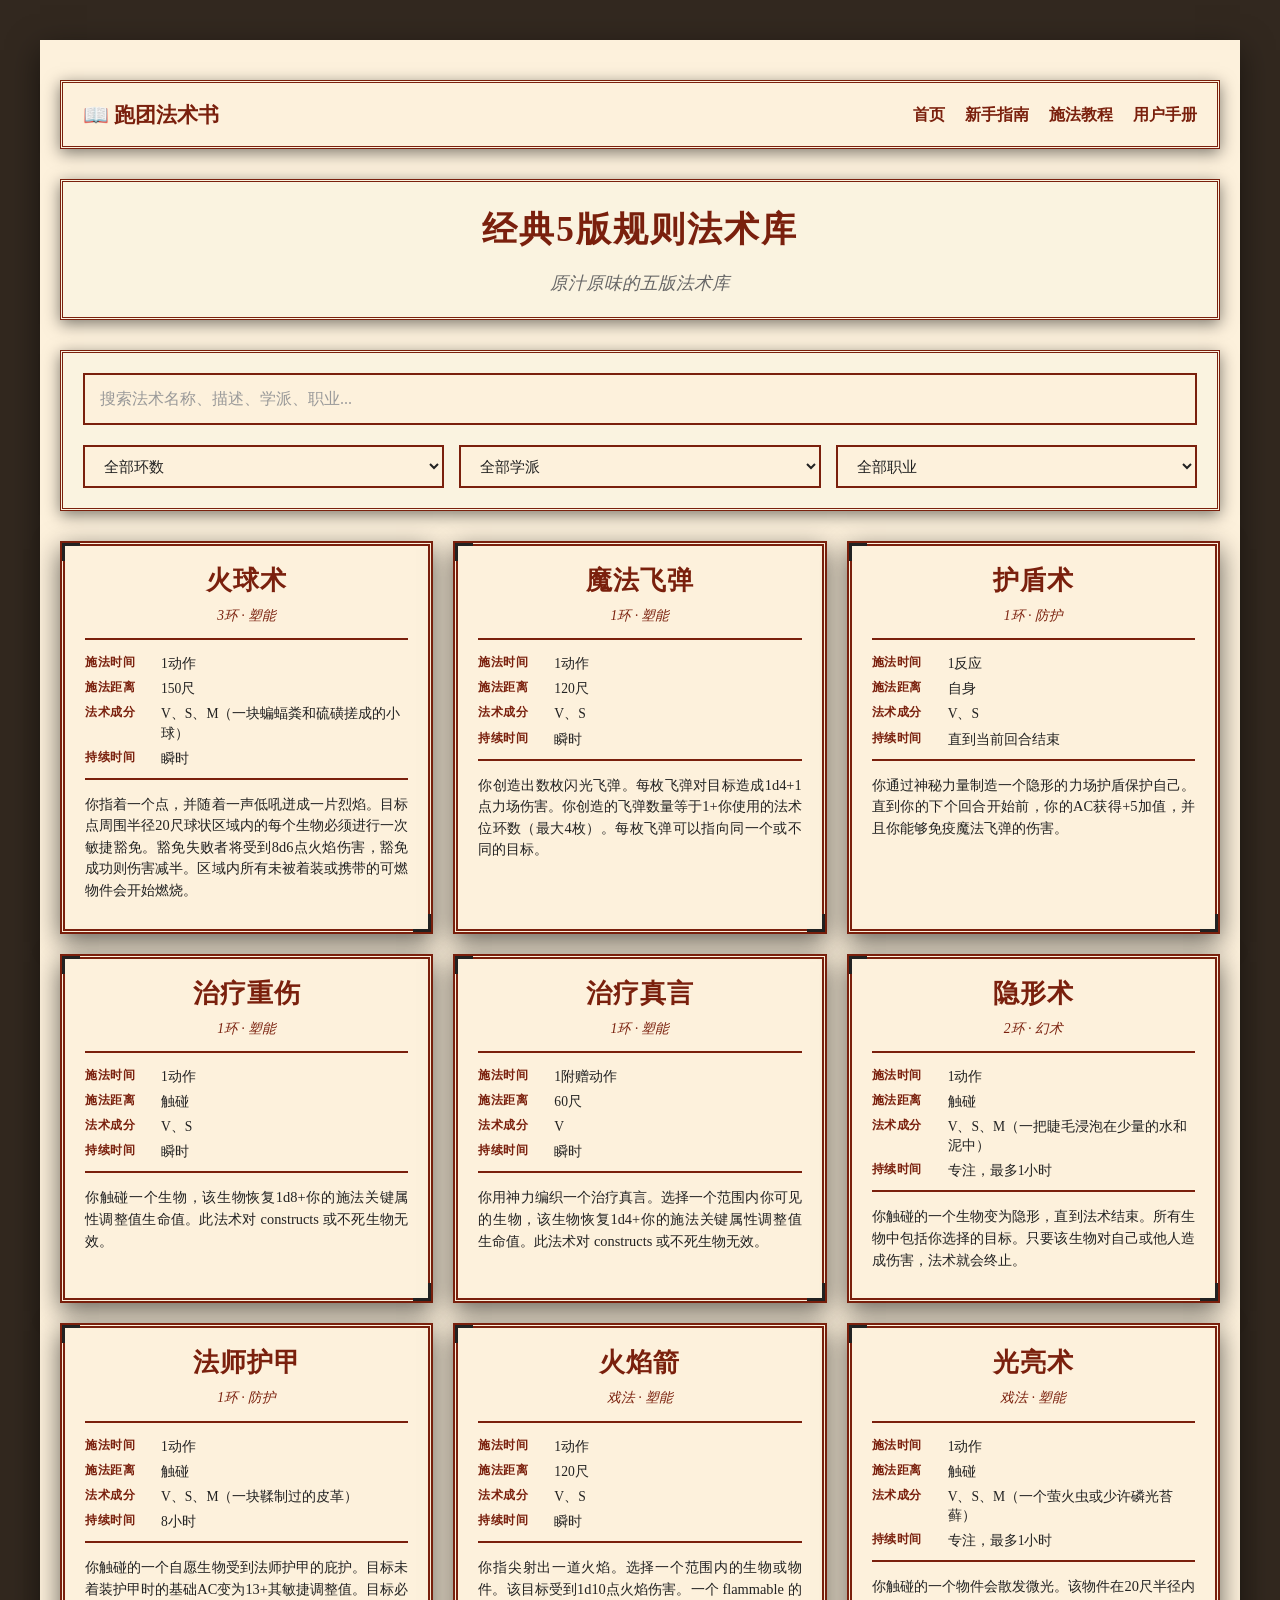
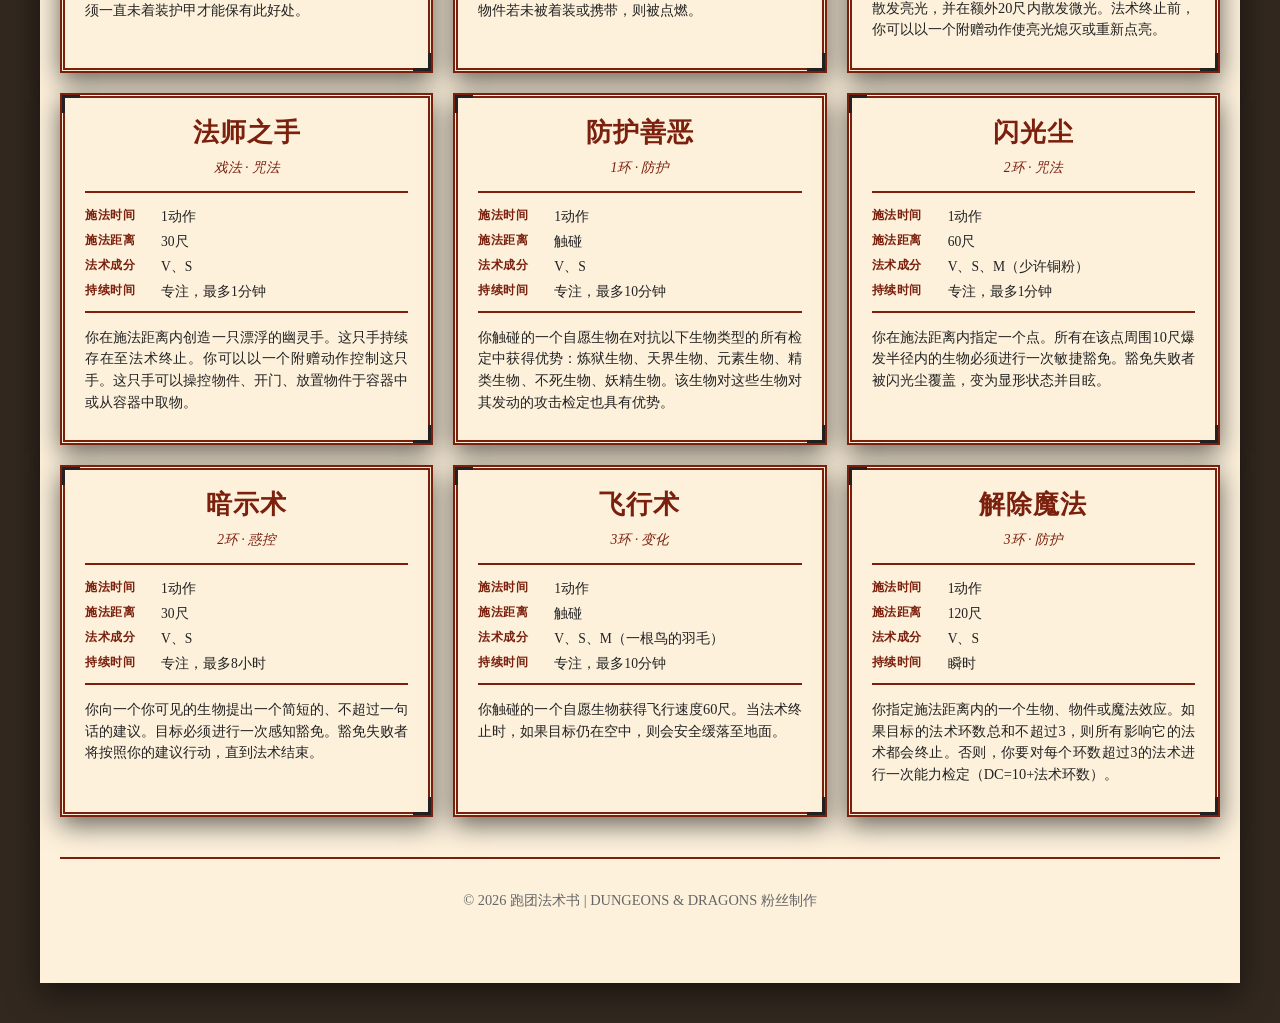
==== dndspells.html @ 531fcaf5 "feat: 完成D&D法术书网站开发 - 创建首页 index.html（D&D Stat Block风格） - 创建法术查询页 dndspells.html（支持URL参数v=5e/v=5r） - " ====
<!DOCTYPE html>
<html lang="zh-CN">
<head>
    <meta charset="UTF-8">
    <meta name="viewport" content="width=device-width, initial-scale=1.0">
    <title>法术查询 - 跑团法术书</title>
    <link rel="stylesheet" href="css/style.css">
    <link rel="stylesheet" href="css/stat-block.css">
    <style>
        /* ============================
           法术查询页特定样式
           ============================ */
        
        /* 导航栏（Stat Block风格） */
        .navbar {
            background: var(--parchment);
            border: 3px double var(--dnd-red);
            padding: var(--spacing-md) var(--spacing-lg);
            margin-bottom: var(--spacing-xl);
            display: flex;
            justify-content: space-between;
            align-items: center;
            box-shadow: 0 4px 15px var(--shadow-color);
        }
        
        .navbar-logo {
            font-size: 1.3em;
            font-weight: 700;
            color: var(--dnd-red);
            text-decoration: none;
            display: flex;
            align-items: center;
            gap: 8px;
        }
        
        .navbar-logo:hover {
            text-decoration: none;
            color: var(--dnd-red-light);
        }
        
        .navbar-links {
            display: flex;
            gap: var(--spacing-lg);
            list-style: none;
        }
        
        .navbar-links a {
            color: var(--dnd-red);
            text-decoration: none;
            font-weight: 700;
            transition: all 0.3s ease;
        }
        
        .navbar-links a:hover {
            text-decoration: underline;
            color: var(--dnd-red-light);
        }
        
        /* 页面标题区（Stat Block风格） */
        .page-header {
            text-align: center;
            margin-bottom: var(--spacing-xl);
            padding: var(--spacing-lg);
            background: var(--parchment-light);
            border: 3px double var(--dnd-red);
            box-shadow: 0 4px 15px var(--shadow-color);
        }
        
        .page-title {
            font-size: 2.2em;
            color: var(--dnd-red);
            margin-bottom: var(--spacing-sm);
            font-weight: 700;
        }
        
        .page-description {
            font-size: 1.1em;
            color: var(--text-secondary);
            font-style: italic;
        }
        
        /* 搜索和筛选区（Stat Block风格） */
        .search-filter-section {
            background: var(--parchment-light);
            border: 3px double var(--dnd-red);
            padding: var(--spacing-lg);
            margin-bottom: var(--spacing-xl);
            box-shadow: 0 4px 15px var(--shadow-color);
        }
        
        .search-box {
            width: 100%;
            padding: var(--spacing-md);
            font-family: var(--font-serif);
            font-size: 1em;
            border: 2px double var(--dnd-red);
            background: var(--parchment);
            color: var(--text-primary);
            margin-bottom: var(--spacing-lg);
            transition: all 0.3s ease;
        }
        
        .search-box:focus {
            outline: none;
            box-shadow: 0 0 10px var(--shadow-light);
            background: var(--parchment);
        }
        
        .search-box::placeholder {
            color: var(--text-muted);
        }
        
        .filters-row {
            display: grid;
            grid-template-columns: repeat(auto-fit, minmax(200px, 1fr));
            gap: var(--spacing-md);
        }
        
        .filter-select {
            padding: var(--spacing-sm) var(--spacing-md);
            font-family: var(--font-serif);
            font-size: 0.95em;
            border: 2px double var(--dnd-red);
            background: var(--parchment);
            color: var(--text-primary);
            cursor: pointer;
            transition: all 0.3s ease;
        }
        
        .filter-select:focus {
            outline: none;
            box-shadow: 0 0 10px var(--shadow-light);
        }
        
        .filter-select option {
            background: var(--parchment);
            color: var(--text-primary);
        }
        
        .filter-select option:hover {
            background: var(--parchment-dark);
        }
        
        /* 法术列表区（Stat Block卡片网格） */
        .spells-grid {
            display: grid;
            grid-template-columns: repeat(auto-fill, minmax(350px, 1fr));
            gap: var(--spacing-lg);
            margin-bottom: var(--spacing-xl);
        }
        
        /* 法术卡片（基于stat-block.css扩展） */
        .spell-card {
            cursor: pointer;
            transition: all 0.3s ease;
        }
        
        .spell-card:hover {
            transform: translateY(-5px);
            box-shadow: 0 0 15px var(--shadow-light);
        }
        
        .spell-card .stat-block {
            max-width: 100%;
            height: 100%;
        }
        
        /* 法术详情弹窗（完整Stat Block样式） */
        .modal-overlay {
            position: fixed;
            top: 0;
            left: 0;
            width: 100%;
            height: 100%;
            background: rgba(0, 0, 0, 0.7);
            display: none;
            justify-content: center;
            align-items: center;
            z-index: 2000;
            padding: var(--spacing-lg);
        }
        
        .modal-overlay.show {
            display: flex;
            animation: fadeIn 0.3s ease;
        }
        
        .modal-content {
            background: var(--parchment);
            border: 5px double var(--dnd-red);
            padding: var(--spacing-xl);
            max-width: 600px;
            width: 100%;
            max-height: 90vh;
            overflow-y: auto;
            box-shadow: 0 10px 40px rgba(0, 0, 0, 0.8);
            position: relative;
            animation: slideUp 0.3s ease;
        }
        
        .modal-close {
            position: absolute;
            top: 15px;
            right: 15px;
            width: 30px;
            height: 30px;
            background: var(--parchment);
            border: 2px double var(--dnd-red);
            color: var(--dnd-red);
            font-size: 1.2em;
            font-weight: 700;
            cursor: pointer;
            display: flex;
            align-items: center;
            justify-content: center;
            transition: all 0.3s ease;
        }
        
        .modal-close:hover {
            background: var(--parchment-dark);
            box-shadow: 0 0 10px var(--shadow-light);
        }
        
        /* 无结果提示 */
        .no-results {
            text-align: center;
            padding: var(--spacing-xxl);
            color: var(--text-secondary);
            font-style: italic;
            font-size: 1.2em;
        }
        
        /* 响应式调整 */
        @media (max-width: 768px) {
            .navbar {
                flex-direction: column;
                gap: var(--spacing-md);
            }
            
            .navbar-links {
                gap: var(--spacing-md);
                flex-wrap: wrap;
                justify-content: center;
            }
            
            .page-title {
                font-size: 1.8em;
            }
            
            .spells-grid {
                grid-template-columns: 1fr;
            }
            
            .modal-content {
                padding: var(--spacing-lg);
                margin: var(--spacing-md);
            }
        }
        
        @media (max-width: 480px) {
            .filters-row {
                grid-template-columns: 1fr;
            }
        }
    </style>
</head>
<body>
    <!-- 导航栏（Stat Block风格） -->
    <div class="container">
        <nav class="navbar">
            <a href="index.html" class="navbar-logo">
                📖 跑团法术书
            </a>
            <ul class="navbar-links">
                <li><a href="index.html">首页</a></li>
                <li><a href="GuideBook.html">新手指南</a></li>
                <li><a href="MagicTutorial.html">施法教程</a></li>
                <li><a href="UserManual.html">用户手册</a></li>
            </ul>
        </nav>
        
        <!-- 页面标题区（动态更新） -->
        <div class="page-header">
            <h1 class="page-title" id="page-title">经典5版规则法术库</h1>
            <div class="page-description" id="page-description">原汁原味的五版法术库</div>
        </div>
        
        <!-- 搜索和筛选区（Stat Block风格） -->
        <section class="search-filter-section">
            <input type="text" 
                   class="search-box" 
                   id="search-box" 
                   placeholder="搜索法术名称、描述、学派、职业...">
            
            <div class="filters-row">
                <select class="filter-select" id="filter-level">
                    <option value="all">全部环数</option>
                    <option value="0">戏法</option>
                    <option value="1">1环</option>
                    <option value="2">2环</option>
                    <option value="3">3环</option>
                    <option value="4">4环</option>
                    <option value="5">5环</option>
                    <option value="6">6环</option>
                    <option value="7">7环</option>
                    <option value="8">8环</option>
                    <option value="9">9环</option>
                </select>
                
                <select class="filter-select" id="filter-school">
                    <option value="all">全部学派</option>
                    <option value="塑能">塑能</option>
                    <option value="咒法">咒法</option>
                    <option value="预言">预言</option>
                    <option value="幻术">幻术</option>
                    <option value="死灵">死灵</option>
                    <option value="变化">变化</option>
                    <option value="防护">防护</option>
                    <option value="惑控">惑控</option>
                </select>
                
                <select class="filter-select" id="filter-class">
                    <option value="all">全部职业</option>
                    <option value="法师">法师</option>
                    <option value="牧师">牧师</option>
                    <option value="德鲁伊">德鲁伊</option>
                    <option value="吟游诗人">吟游诗人</option>
                    <option value="术士">术士</option>
                    <option value="邪术师">邪术师</option>
                    <option value="圣武士">圣武士</option>
                    <option value="游侠">游侠</option>
                </select>
            </div>
        </section>
        
        <!-- 法术列表区（Stat Block卡片网格） -->
        <section class="spells-grid" id="spells-grid">
            <!-- 法术卡片将通过JavaScript动态生成 -->
        </section>
        
        <!-- 无结果提示（默认隐藏） -->
        <div class="no-results" id="no-results" style="display: none;">
            未找到匹配的法术，请尝试其他搜索条件。
        </div>
        
        <!-- 页脚 -->
        <footer class="footer">
            <p>© 2026 跑团法术书 | DUNGEONS & DRAGONS 粉丝制作</p>
        </footer>
    </div>
    
    <!-- 法术详情弹窗（完整Stat Block样式） -->
    <div class="modal-overlay" id="modal-overlay">
        <div class="modal-content" id="modal-content">
            <button class="modal-close" id="modal-close">×</button>
            <!-- 弹窗内容将通过JavaScript动态生成 -->
        </div>
    </div>
    
    <!-- 返回顶部按钮 -->
    <div class="back-to-top" id="backToTop" onclick="scrollToTop()"></div>
    
    <!-- JavaScript -->
    <script src="js/spells.js"></script>
</body>
</html>
---- css/style.css ----
/* ============================
   D&D 跑团法术书 - 全局样式
   基于D&D官方Stat Block设计风格
   ============================ */

/* CSS变量定义 - D&D Stat Block颜色方案 */
:root {
    /* 主色调（纸张） */
    --parchment: #fdf1dc;
    --parchment-light: #faf3e0;
    --parchment-dark: #e0d5b8;
    
    /* 强调色（边框/标题） */
    --dnd-red: #7a200d;
    --dnd-red-light: #a0301a;
    --dnd-gold: #c9ad6a;
    
    /* 文本色 */
    --text-primary: #222;
    --text-secondary: #666;
    --text-tertiary: #888;
    --text-muted: #999;
    
    /* 功能色 */
    --shadow-color: rgba(0, 0, 0, 0.5);
    --shadow-light: rgba(122, 32, 13, 0.6);
    
    /* 字体 */
    --font-serif: Georgia, Garamond, "Noto Serif SC", SimSun, serif;
    --font-size-base: 16px;
    
    /* 间距 */
    --spacing-xs: 5px;
    --spacing-sm: 10px;
    --spacing-md: 15px;
    --spacing-lg: 20px;
    --spacing-xl: 30px;
    --spacing-xxl: 40px;
    
    /* 布局 */
    --max-width: 1200px;
    --border-double: 2px double var(--dnd-red);
}

/* ============================
   全局重置与基础样式
   ============================ */
* {
    margin: 0;
    padding: 0;
    box-sizing: border-box;
}

body {
    font-family: var(--font-serif);
    font-size: var(--font-size-base);
    background: #32281f url('data:image/svg+xml;utf8,<svg xmlns="http://www.w3.org/2000/svg" width="100" height="100"><rect width="100" height="100" fill="%2332281f"/><path d="M0 0L100 100M100 0L0 100" stroke="%23221818" stroke-width="0.5" opacity="0.1"/></svg>') repeat;
    color: var(--text-primary);
    line-height: 1.6;
    min-height: 100vh;
}

/* ============================
   布局容器
   ============================ */
.container {
    max-width: var(--max-width);
    margin: 0 auto;
    padding: var(--spacing-xxl) var(--spacing-lg);
    background: var(--parchment);
    box-shadow: 0 10px 30px var(--shadow-color);
    min-height: 100vh;
}

/* ============================
   标题样式（Stat Block风格）
   ============================ */
h1 {
    font-family: var(--font-serif);
    font-size: 2.5em;
    color: var(--dnd-red);
    text-align: center;
    letter-spacing: 2px;
    margin-bottom: var(--spacing-sm);
    font-weight: 700;
}

h2 {
    font-family: var(--font-serif);
    font-size: 1.8em;
    color: var(--dnd-red);
    text-align: center;
    margin-bottom: var(--spacing-lg);
    font-weight: 700);
}

h3 {
    font-family: var(--font-serif);
    font-size: 1.5em;
    color: var(--dnd-red);
    text-align: center;
    margin-bottom: var(--spacing-md);
    font-weight: 700);
}

/* 双线分隔符 */
.divider {
    border: none;
    border-top: var(--border-double);
    margin: var(--spacing-lg) 0;
    height: 6px;
}

.divider-thin {
    border: none;
    border-top: 1px solid var(--dnd-red);
    margin: var(--spacing-md) 0;
}

/* ============================
   链接样式（Stat Block风格）
   ============================ */
a {
    color: var(--dnd-red);
    text-decoration: none;
    transition: color 0.3s ease;
}

a:hover {
    color: var(--dnd-red-light);
    text-decoration: underline;
}

/* ============================
   Stat Block卡片基础样式
   ============================ */
.stat-block-card {
    background: var(--parchment);
    border: 5px double var(--dnd-red);
    padding: var(--spacing-lg);
    box-shadow: 0 8px 25px var(--shadow-color);
    position: relative;
    transition: all 0.3s ease;
}

.stat-block-card::before,
.stat-block-card::after {
    content: '';
    position: absolute;
    width: 15px;
    height: 15px;
    border-color: var(--dnd-red);
}

.stat-block-card::before {
    top: -3px;
    left: -3px;
    border-top: 3px solid;
    border-left: 3px solid;
}

.stat-block-card::after {
    bottom: -3px;
    right: -3px;
    border-bottom: 3px solid;
    border-right: 3px solid;
}

.stat-block-card:hover {
    box-shadow: 0 0 15px var(--shadow-light);
    transform: translateY(-5px);
}

/* ============================
   按钮样式（Stat Block风格）
   ============================ */
.btn-stat-block {
    display: inline-block;
    background: var(--parchment);
    border: 2px double var(--dnd-red);
    color: var(--dnd-red);
    font-family: var(--font-serif);
    font-size: 1em;
    padding: var(--spacing-sm) var(--spacing-lg);
    cursor: pointer;
    transition: all 0.3s ease;
    text-align: center;
}

.btn-stat-block:hover {
    background: var(--parchment-dark);
    box-shadow: 0 0 10px var(--shadow-light);
}

/* ============================
   首页样式
   ============================ */

/* 标题区 */
.hero-section {
    text-align: center;
    padding: var(--spacing-xxl) 0;
    margin-bottom: var(--spacing-xl);
}

.hero-title {
    font-size: 3em;
    color: var(--dnd-red);
    margin-bottom: var(--spacing-sm);
    font-weight: 700;
    letter-spacing: 3px;
}

.hero-subtitle {
    font-size: 1.2em;
    color: var(--text-secondary);
    font-style: italic;
    font-variant: small-caps;
    letter-spacing: 2px;
}

/* 功能卡片区 */
.features-section {
    display: grid;
    grid-template-columns: repeat(auto-fit, minmax(300px, 1fr));
    gap: var(--spacing-xl);
    margin-bottom: var(--spacing-xxl);
}

.feature-card {
    background: var(--parchment);
    border: 5px double var(--dnd-red);
    padding: var(--spacing-xl);
    text-align: center;
    box-shadow: 0 8px 25px var(--shadow-color);
    position: relative;
    transition: all 0.3s ease;
    cursor: pointer;
}

.feature-card::before,
.feature-card::after {
    content: '';
    position: absolute;
    width: 15px;
    height: 15px;
    border-color: var(--dnd-red);
}

.feature-card::before {
    top: -3px;
    left: -3px;
    border-top: 3px solid;
    border-left: 3px solid;
}

.feature-card::after {
    bottom: -3px;
    right: -3px;
    border-bottom: 3px solid;
    border-right: 3px solid;
}

.feature-card:hover {
    box-shadow: 0 0 15px var(--shadow-light);
    transform: translateY(-5px);
}

.feature-card-title {
    font-size: 1.8em;
    color: var(--dnd-red);
    margin-bottom: var(--spacing-sm);
    font-weight: 700;
}

.feature-card-subtitle {
    font-size: 1em;
    color: var(--text-secondary);
    font-style: italic;
    font-variant: small-caps;
    margin-bottom: var(--spacing-lg);
}

.feature-card-desc {
    font-size: 1em;
    color: var(--text-primary);
    line-height: 1.6;
    margin-bottom: var(--spacing-lg);
}

.feature-card-link {
    display: inline-block;
    color: var(--dnd-red);
    font-weight: 700;
    font-size: 1.1em;
    transition: all 0.3s ease;
}

.feature-card-link:hover {
    color: var(--dnd-red-light);
    text-decoration: underline;
}

/* 学习资源区 */
.resources-section {
    margin-bottom: var(--spacing-xxl);
}

.resources-title {
    font-size: 1.8em;
    color: var(--dnd-red);
    text-align: center;
    margin-bottom: var(--spacing-lg);
}

.resources-grid {
    display: grid;
    grid-template-columns: repeat(auto-fit, minmax(250px, 1fr));
    gap: var(--spacing-lg);
}

.resource-link {
    display: block;
    background: var(--parchment);
    border: 3px double var(--dnd-red);
    padding: var(--spacing-lg);
    text-align: center;
    color: var(--dnd-red);
    font-family: var(--font-serif);
    font-size: 1.2em;
    font-weight: 700;
    transition: all 0.3s ease;
    text-decoration: none;
}

.resource-link:hover {
    background: var(--parchment-dark);
    box-shadow: 0 0 10px var(--shadow-light);
    text-decoration: none;
}

/* 冷知识区 */
.funfact-section {
    margin-bottom: var(--spacing-xxl);
}

.funfact-card {
    background: var(--parchment);
    border: 5px double var(--dnd-red);
    padding: var(--spacing-xl);
    box-shadow: 0 8px 25px var(--shadow-color);
    position: relative;
    min-height: 200px;
    display: flex;
    flex-direction: column;
    justify-content: center;
}

.funfact-card::before,
.funfact-card::after {
    content: '';
    position: absolute;
    width: 15px;
    height: 15px;
    border-color: var(--dnd-red);
}

.funfact-card::before {
    top: -3px;
    left: -3px;
    border-top: 3px solid;
    border-left: 3px solid;
}

.funfact-card::after {
    bottom: -3px;
    right: -3px;
    border-bottom: 3px solid;
    border-right: 3px solid;
}

.funfact-title {
    font-size: 1.5em;
    color: var(--dnd-red);
    text-align: center;
    margin-bottom: var(--spacing-lg);
    font-weight: 700;
}

.funfact-content {
    font-size: 1.1em;
    color: var(--text-primary);
    line-height: 1.8;
    text-align: justify;
    font-style: italic;
}

.funfact-refresh {
    text-align: center;
    margin-top: var(--spacing-lg);
}

/* 页脚 */
.footer {
    text-align: center;
    padding: var(--spacing-xl) 0;
    border-top: var(--border-double);
    margin-top: var(--spacing-xxl);
    color: var(--text-secondary);
    font-size: 0.9em;
}

/* ============================
   返回顶部按钮（Stat Block风格）
   ============================ */
.back-to-top {
    position: fixed;
    bottom: 30px;
    right: 30px;
    width: 50px;
    height: 50px;
    background: var(--parchment);
    border: 3px double var(--dnd-red);
    border-radius: 50%;
    display: none;
    align-items: center;
    justify-content: center;
    cursor: pointer;
    box-shadow: 0 4px 15px var(--shadow-color);
    transition: all 0.3s ease;
    z-index: 1000;
}

.back-to-top:hover {
    background: var(--parchment-dark);
    box-shadow: 0 0 15px var(--shadow-light);
    transform: translateY(-3px);
}

.back-to-top::before {
    content: '↑';
    font-size: 1.5em;
    color: var(--dnd-red);
    font-weight: 700;
}

.back-to-top.show {
    display: flex;
}

/* ============================
   Toast提示（Stat Block风格）
   ============================ */
.toast {
    position: fixed;
    top: 20px;
    left: 50%;
    transform: translateX(-50%);
    background: var(--parchment);
    border: 3px double var(--dnd-red);
    padding: var(--spacing-md) var(--spacing-xl);
    box-shadow: 0 4px 15px var(--shadow-color);
    z-index: 2000;
    font-family: var(--font-serif);
    color: var(--dnd-red);
    font-weight: 700;
    animation: fadeInOut 3s ease;
}

@keyframes fadeInOut {
    0% { opacity: 0; transform: translateX(-50%) translateY(-20px); }
    10% { opacity: 1; transform: translateX(-50%) translateY(0); }
    90% { opacity: 1; transform: translateX(-50%) translateY(0); }
    100% { opacity: 0; transform: translateX(-50%) translateY(-20px); }
}

/* ============================
   响应式设计
   ============================ */
@media (max-width: 1024px) {
    .container {
        padding: var(--spacing-xl) var(--spacing-md);
    }
    
    .hero-title {
        font-size: 2.5em;
    }
    
    .features-section {
        grid-template-columns: 1fr;
    }
}

@media (max-width: 768px) {
    :root {
        --font-size-base: 14px;
    }
    
    .container {
        padding: var(--spacing-lg) var(--spacing-sm);
    }
    
    .hero-title {
        font-size: 2em;
    }
    
    .hero-subtitle {
        font-size: 1em;
    }
    
    .features-section {
        gap: var(--spacing-lg);
    }
    
    .feature-card {
        padding: var(--spacing-lg);
    }
    
    .resources-grid {
        grid-template-columns: 1fr;
    }
    
    .back-to-top {
        bottom: 20px;
        right: 20px;
        width: 40px;
        height: 40px;
    }
}

@media (max-width: 480px) {
    .hero-title {
        font-size: 1.8em;
    }
    
    .feature-card-title {
        font-size: 1.5em;
    }
    
    .funfact-card {
        padding: var(--spacing-lg);
    }
}

/* ============================
   动画效果
   ============================ */
@keyframes fadeIn {
    from { opacity: 0; }
    to { opacity: 1; }
}

@keyframes slideUp {
    from { opacity: 0; transform: translateY(20px); }
    to { opacity: 1; transform: translateY(0); }
}

.fade-in {
    animation: fadeIn 0.5s ease;
}

.slide-up {
    animation: slideUp 0.5s ease;
}

/* ============================
   辅助类
   ============================ */
.text-center { text-align: center; }
.text-left { text-align: left; }
.text-right { text-align: right; }
.text-italic { font-style: italic; }
.text-bold { font-weight: 700; }
.mt-sm { margin-top: var(--spacing-sm); }
.mt-md { margin-top: var(--spacing-md); }
.mt-lg { margin-top: var(--spacing-lg); }
.mb-sm { margin-bottom: var(--spacing-sm); }
.mb-md { margin-bottom: var(--spacing-md); }
.mb-lg { margin-bottom: var(--spacing-lg); }
---- css/stat-block.css ----
/* D&D Stat Block 风格法术卡片样式 */
/* 提取自 stat-block-demo-v3.html */

* { margin: 0; padding: 0; box-sizing: border-box; }

body {
    font-family: Georgia, Garamond, "Noto Serif SC", SimSun, serif;
    background: #32281f;
    padding: 40px 20px;
    display: flex;
    justify-content: center;
    align-items: flex-start;
    min-height: 100vh;
}

.stat-block {
    background: #fdf1dc;
    border: 5px double #7a200d;
    padding: 15px 20px;
    max-width: 400px;
    width: 100%;
    box-shadow: 0 8px 25px rgba(0,0,0,0.6);
    position: relative;
}

.stat-block::before,
.stat-block::after {
    content: '';
    position: absolute;
    width: 15px;
    height: 15px;
    border-color: #7a200d;
}

.stat-block::before {
    top: -3px;
    left: -3px;
    border-top: 3px solid;
    border-left: 3px solid;
}

.stat-block::after {
    bottom: -3px;
    right: -3px;
    border-bottom: 3px solid;
    border-right: 3px solid;
}

.spell-name {
    font-family: Georgia, serif;
    font-size: 1.6em;
    font-weight: 700;
    color: #7a200d;
    text-align: center;
    letter-spacing: 1px;
    margin-bottom: 3px;
}

.spell-subtitle {
    font-family: Georgia, serif;
    font-size: 0.85em;
    color: #7a200d;
    font-style: italic;
    text-align: center;
    margin-bottom: 12px;
}

.divider {
    border: none;
    border-top: 2px double #7a200d;
    height: 6px;
    margin: 10px 0;
}

.divider-thin {
    border: none;
    border-top: 1px solid #7a200d;
    margin: 12px 0;
}

.stat-line {
    display: flex;
    align-items: flex-start;
    margin-bottom: 6px;
    line-height: 1.4;
}

.stat-label {
    font-family: Georgia, serif;
    font-size: 0.75em;
    color: #7a200d;
    font-weight: 700;
    letter-spacing: 0.5px;
    margin-right: 6px;
    white-space: nowrap;
    min-width: 70px;
    font-variant: small-caps;
}

.stat-value {
    font-family: Georgia, "Noto Serif SC", serif;
    font-size: 0.85em;
    color: #222;
    flex: 1;
}

.num {
    font-variant-numeric: tabular-nums;
    font-family: Georgia, serif;
}

.description {
    font-family: "Noto Serif SC", SimSun, serif;
    font-size: 0.9em;
    color: #222;
    line-height: 1.5;
    text-align: justify;
    margin-bottom: 12px;
}

.description strong {
    font-weight: 700;
}

.higher-level {
    font-family: Georgia, "Noto Serif SC", serif;
    font-size: 0.85em;
    color: #444;
    font-style: italic;
    margin-top: 12px;
    padding-bottom: 10px;
    border-bottom: 1px solid #7a200d;
    line-height: 1.5;
}

.higher-level-label {
    font-weight: 700;
    color: #7a200d;
}

.quote {
    font-family: "Noto Serif SC", SimSun, serif;
    font-size: 0.85em;
    color: #888;
    font-style: italic;
    margin-top: 6px;
    padding-top: 0;
    line-height: 1.5;
    text-align: left;
}

.source-placeholder {
    font-family: Georgia, serif;
    font-size: 0.75em;
    color: #666;
    text-align: right;
    margin-top: 12px;
    font-style: italic;
    border: 1px dashed #999;
    padding: 4px 8px;
    display: inline-block;
    float: right;
}

@media (max-width: 480px) {
    .stat-block {
        padding: 12px 15px;
        margin: 10px;
    }
    .spell-name { font-size: 1.3em; }
    .stat-label { font-size: 0.7em; min-width: 60px; }
    .stat-value, .description { font-size: 0.85em; }
}
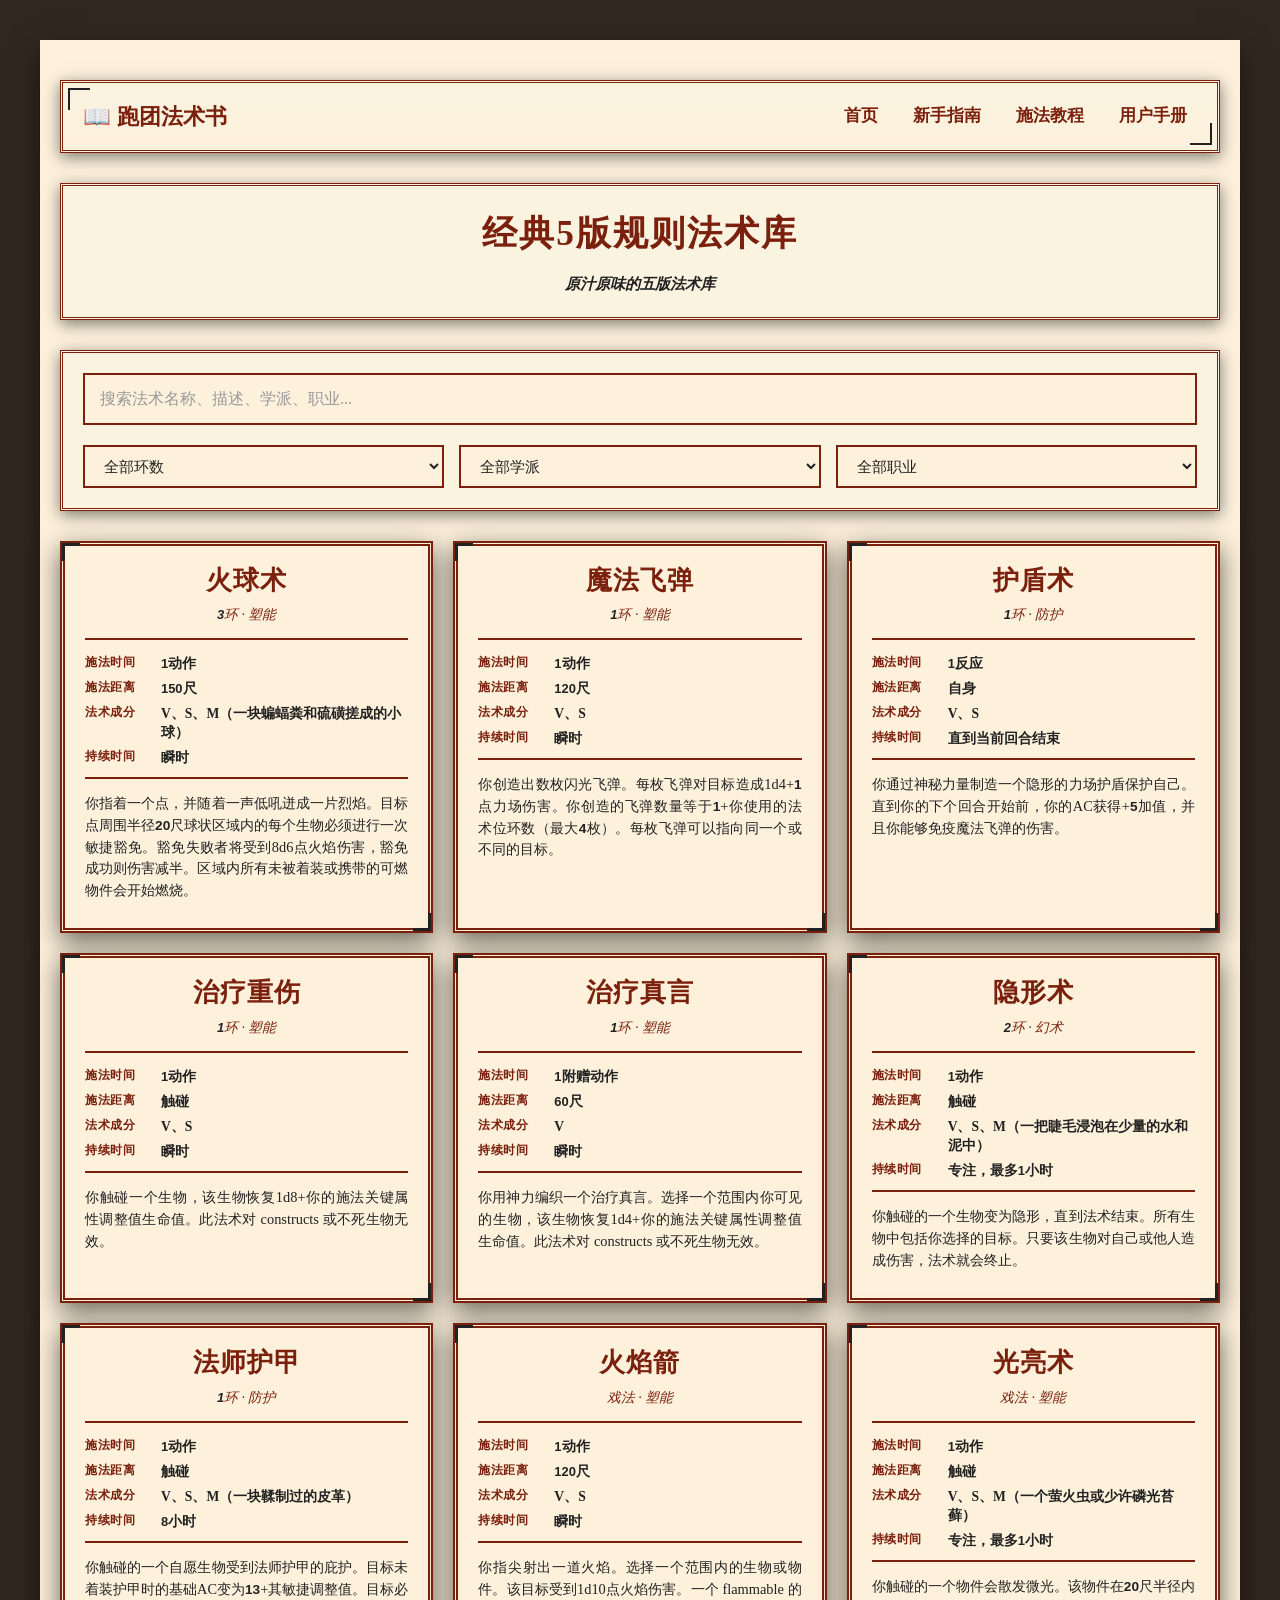
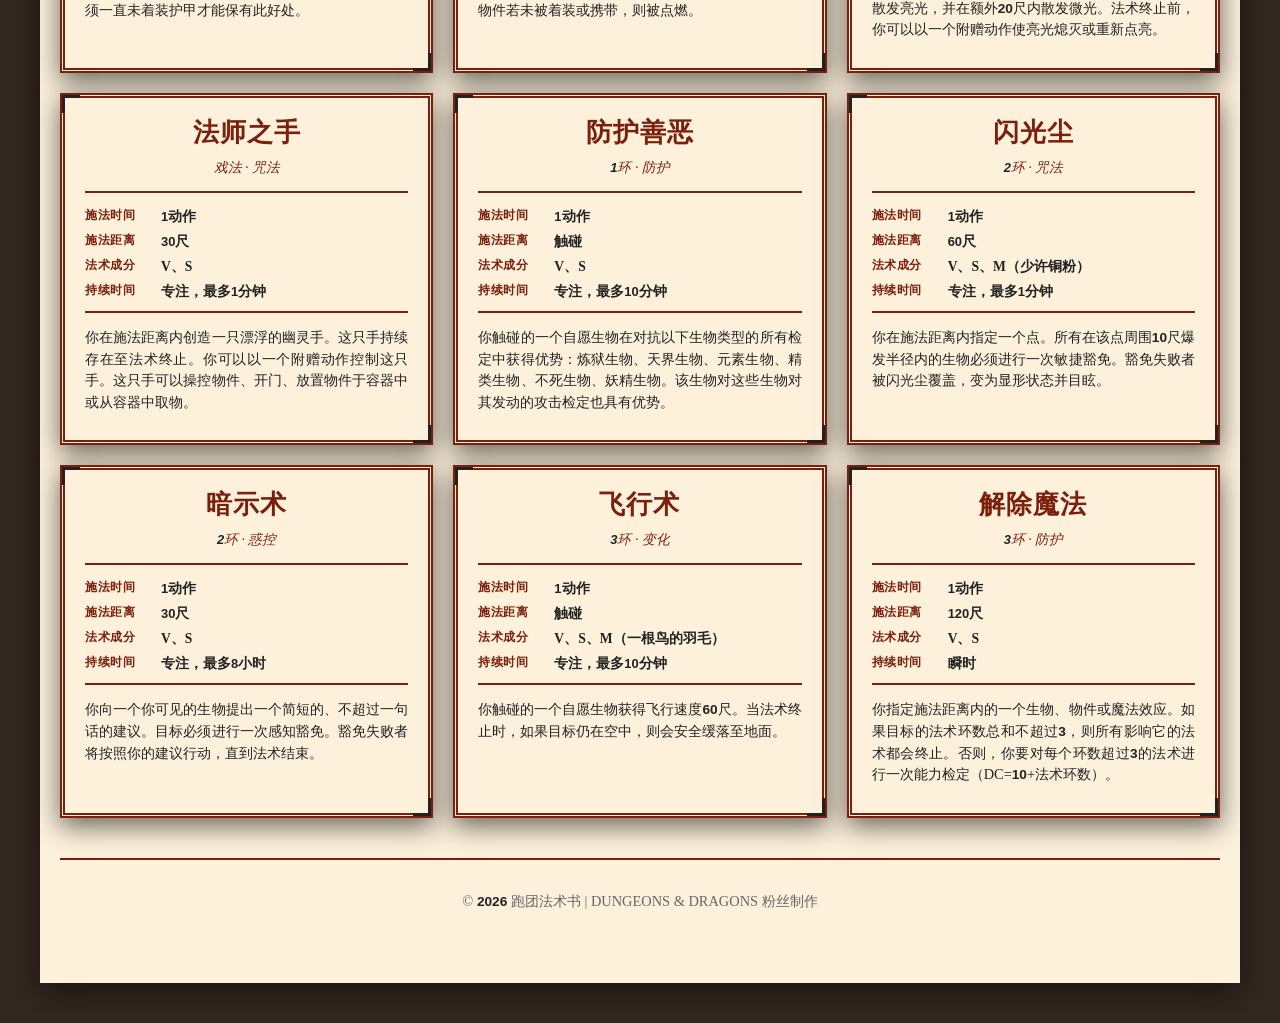
==== commit 28607d61: "feat: 改进导航栏样式和数字字体对齐 - 改进导航栏样式（.navbar 类）   - 添加装饰性边角（CSS伪元素）   - 添加下划线动画效果   - 当前页面高亮（.active 类）   " ====
--- a/dndspells.html
+++ b/dndspells.html
@@ -11,51 +11,7 @@
            法术查询页特定样式
            ============================ */
         
-        /* 导航栏（Stat Block风格） */
-        .navbar {
-            background: var(--parchment);
-            border: 3px double var(--dnd-red);
-            padding: var(--spacing-md) var(--spacing-lg);
-            margin-bottom: var(--spacing-xl);
-            display: flex;
-            justify-content: space-between;
-            align-items: center;
-            box-shadow: 0 4px 15px var(--shadow-color);
-        }
-        
-        .navbar-logo {
-            font-size: 1.3em;
-            font-weight: 700;
-            color: var(--dnd-red);
-            text-decoration: none;
-            display: flex;
-            align-items: center;
-            gap: 8px;
-        }
-        
-        .navbar-logo:hover {
-            text-decoration: none;
-            color: var(--dnd-red-light);
-        }
-        
-        .navbar-links {
-            display: flex;
-            gap: var(--spacing-lg);
-            list-style: none;
-        }
-        
-        .navbar-links a {
-            color: var(--dnd-red);
-            text-decoration: none;
-            font-weight: 700;
-            transition: all 0.3s ease;
-        }
-        
-        .navbar-links a:hover {
-            text-decoration: underline;
-            color: var(--dnd-red-light);
-        }
-        
+        /* 导航栏（使用全局样式） */
         /* 页面标题区（Stat Block风格） */
         .page-header {
             text-align: center;
@@ -361,6 +317,7 @@
     <div class="back-to-top" id="backToTop" onclick="scrollToTop()"></div>
     
     <!-- JavaScript -->
+    <script src="js/main.js"></script>
     <script src="js/spells.js"></script>
 </body>
 </html>
--- a/css/style.css
+++ b/css/style.css
@@ -26,7 +26,8 @@
     --shadow-light: rgba(122, 32, 13, 0.6);
     
     /* 字体 */
-    --font-serif: Georgia, Garamond, "Noto Serif SC", SimSun, serif;
+    --font-serif: Georgia, "Noto Serif SC", "SimSun", serif;
+    --font-sans: "Microsoft YaHei", "Helvetica Neue", Arial, sans-serif;
     --font-size-base: 16px;
     
     /* 间距 */
@@ -70,6 +71,254 @@
     background: var(--parchment);
     box-shadow: 0 10px 30px var(--shadow-color);
     min-height: 100vh;
+}
+
+/* ============================
+   导航栏样式（改进版 - Stat Block风格）
+   ============================ */
+.navbar {
+    background: linear-gradient(to bottom, var(--parchment-light), var(--parchment));
+    border: 3px double var(--dnd-red);
+    padding: var(--spacing-md) var(--spacing-lg);
+    margin-bottom: var(--spacing-xl);
+    display: flex;
+    justify-content: space-between;
+    align-items: center;
+    box-shadow: 0 4px 15px var(--shadow-color);
+    position: relative;
+    overflow: hidden;
+}
+
+/* 装饰性边角 */
+.navbar::before,
+.navbar::after {
+    content: '';
+    position: absolute;
+    width: 20px;
+    height: 20px;
+    border-color: var(--dnd-red);
+}
+
+.navbar::before {
+    top: 5px;
+    left: 5px;
+    border-top: 2px solid;
+    border-left: 2px solid;
+}
+
+.navbar::after {
+    bottom: 5px;
+    right: 5px;
+    border-bottom: 2px solid;
+    border-right: 2px solid;
+}
+
+/* Logo区域 */
+.navbar-logo {
+    font-size: 1.4em;
+    font-weight: 700;
+    color: var(--dnd-red);
+    text-decoration: none;
+    display: flex;
+    align-items: center;
+    gap: 10px;
+    transition: all 0.3s ease;
+    position: relative;
+    z-index: 1;
+}
+
+.navbar-logo:hover {
+    text-decoration: none;
+    color: var(--dnd-red-light);
+    transform: scale(1.02);
+}
+
+.navbar-logo-icon {
+    font-size: 1.2em;
+}
+
+/* 导航链接区域 */
+.navbar-links {
+    display: flex;
+    gap: var(--spacing-md);
+    list-style: none;
+    margin: 0;
+    padding: 0;
+    position: relative;
+    z-index: 1;
+}
+
+.navbar-links li {
+    position: relative;
+}
+
+.navbar-links a {
+    color: var(--dnd-red);
+    text-decoration: none;
+    font-weight: 700;
+    font-size: 1.05em;
+    padding: var(--spacing-xs) var(--spacing-sm);
+    transition: all 0.3s ease;
+    position: relative;
+    display: block;
+}
+
+/* 下划线动画效果 */
+.navbar-links a::after {
+    content: '';
+    position: absolute;
+    bottom: 0;
+    left: 50%;
+    width: 0;
+    height: 2px;
+    background: var(--dnd-red);
+    transition: all 0.3s ease;
+    transform: translateX(-50%);
+}
+
+.navbar-links a:hover::after,
+.navbar-links a.active::after {
+    width: 80%;
+}
+
+.navbar-links a:hover {
+    color: var(--dnd-red-light);
+    background: rgba(122, 32, 13, 0.05);
+}
+
+/* 当前页面高亮 */
+.navbar-links a.active {
+    color: var(--dnd-red);
+    font-weight: 700;
+}
+
+/* 响应式：移动端汉堡菜单 */
+.navbar-toggle {
+    display: none;
+    background: none;
+    border: 2px double var(--dnd-red);
+    color: var(--dnd-red);
+    font-size: 1.5em;
+    padding: 5px 10px;
+    cursor: pointer;
+    transition: all 0.3s ease;
+}
+
+.navbar-toggle:hover {
+    background: var(--parchment-dark);
+}
+
+@media (max-width: 768px) {
+    .navbar {
+        flex-wrap: wrap;
+    }
+    
+    .navbar-toggle {
+        display: block;
+    }
+    
+    .navbar-links {
+        display: none;
+        width: 100%;
+        flex-direction: column;
+        gap: var(--spacing-sm);
+        margin-top: var(--spacing-md);
+        padding-top: var(--spacing-md);
+        border-top: 1px solid var(--dnd-red);
+    }
+    
+    .navbar-links.show {
+        display: flex;
+    }
+    
+    .navbar-links a {
+        padding: var(--spacing-sm);
+        text-align: center;
+    }
+}
+
+/* ============================
+   数字字体样式（黑体/sans-serif - 与宋体完美对齐）
+   ============================ */
+/* 
+ * 设计说明：
+ * 1. 宋体（衬线字体）中的数字往往不够规整，与宋体混排时不够美观
+ * 2. 黑体/无衬线字体的数字更规整、等宽，适合表格、数据展示
+ * 3. 使用 tabular-nums 确保数字等宽对齐
+ * 4. 此样式会自动应用于所有 .number 类，以及通过JS自动包装的数字
+ */
+
+/* 数字基础样式 - 应用于所有数字 */
+.number,
+.num,
+.stat-value,
+.spell-level,
+.dice-roll,
+.page-title span,
+.hero-title span,
+h1 span, h2 span, h3 span,
+.level-badge,
+.dc-value,
+.duration-value,
+.range-value,
+.source-placeholder,
+.modal-content .source-placeholder,
+div[id*="description"],
+div[id*="content"] {
+    font-family: var(--font-sans);
+    font-weight: 600;
+    color: var(--text-primary);
+    font-variant-numeric: tabular-nums;
+    font-feature-settings: "tnum";
+    font-size: 0.95em; /* 黑体稍微缩小，与宋体视觉大小匹配 */
+}
+
+/* 法术环数显示优化 - 使用黑体 */
+[class*="level-"] {
+    font-family: var(--font-sans) !important;
+    font-weight: 700;
+    font-variant-numeric: tabular-nums;
+    font-feature-settings: "tnum";
+}
+
+/* 法术环数颜色 + 黑体 */
+.level-0 { color: #666; font-family: var(--font-sans); }
+.level-1 { color: #080; font-family: var(--font-sans); }
+.level-2 { color: #008; font-family: var(--font-sans); }
+.level-3 { color: #080; font-family: var(--font-sans); }
+.level-4 { color: #808; font-family: var(--font-sans); }
+.level-5 { color: #f80; font-family: var(--font-sans); }
+.level-6 { color: #f00; font-family: var(--font-sans); }
+.level-7 { color: #f0f; font-family: var(--font-sans); }
+.level-8 { color: #ff0; background: #000; padding: 2px 5px; border-radius: 3px; font-family: var(--font-sans); }
+.level-9 { color: #fff; background: #000; padding: 2px 5px; border-radius: 3px; font-family: var(--font-sans); }
+
+/* 表格中的数字 - 等宽对齐 */
+td, th,
+.table td,
+.table th {
+    font-variant-numeric: tabular-nums;
+    font-feature-settings: "tnum";
+}
+
+/* 确保数字在衬线文本中正确对齐 */
+body {
+    font-variant-numeric: tabular-nums;
+}
+
+/* 法术描述中的数字自动样式 */
+.description,
+.content-section p,
+.content-section li,
+.funfact-content {
+    font-variant-numeric: tabular-nums;
+}
+
+/* 标题中的数字特殊处理 */
+h1, h2, h3,
+.hero-title,
+.page-title {
+    font-variant-numeric: tabular-nums;
 }
 
 /* ============================
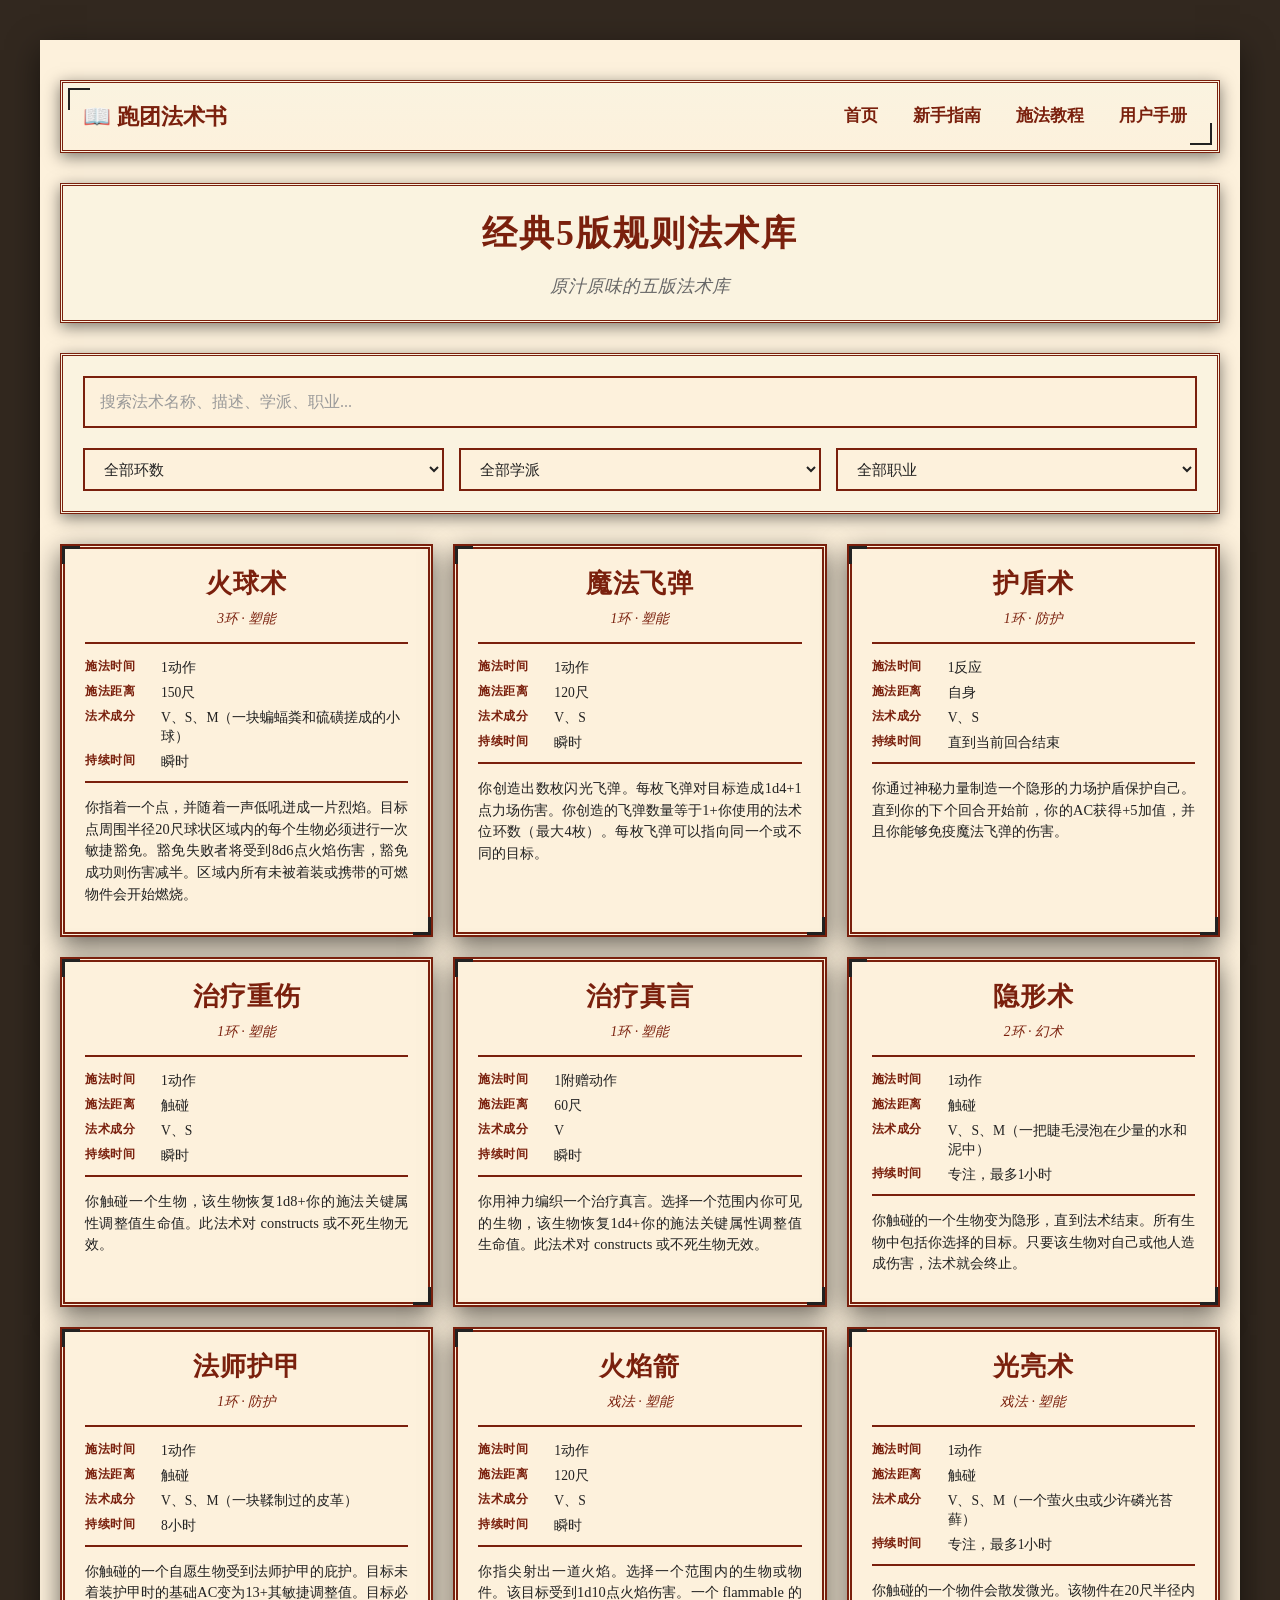
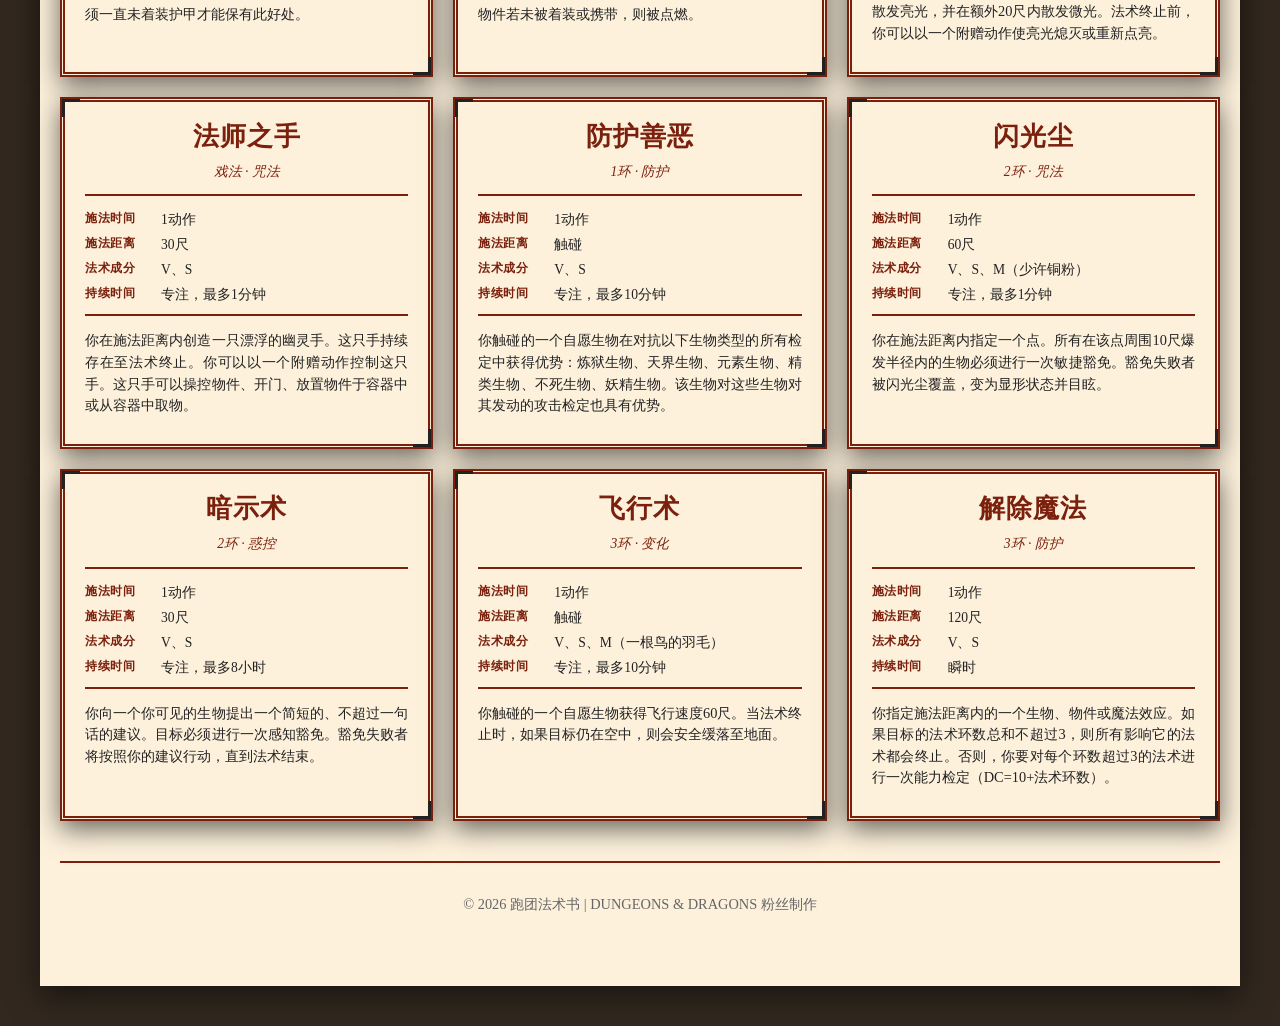
==== commit afaaf430: "fix: 移除数字字体功能，所有字体改为宋体 - 移除所有数字字体相关CSS（数字字体样式部分） - 移除 js/main.js 中的 wrapNumbers() 函数 - 移除 js/spells." ====
--- a/dndspells.html
+++ b/dndspells.html
@@ -317,7 +317,6 @@
     <div class="back-to-top" id="backToTop" onclick="scrollToTop()"></div>
     
     <!-- JavaScript -->
-    <script src="js/main.js"></script>
     <script src="js/spells.js"></script>
 </body>
 </html>
--- a/css/style.css
+++ b/css/style.css
@@ -27,7 +27,6 @@
     
     /* 字体 */
     --font-serif: Georgia, "Noto Serif SC", "SimSun", serif;
-    --font-sans: "Microsoft YaHei", "Helvetica Neue", Arial, sans-serif;
     --font-size-base: 16px;
     
     /* 间距 */
@@ -235,90 +234,6 @@
         padding: var(--spacing-sm);
         text-align: center;
     }
-}
-
-/* ============================
-   数字字体样式（黑体/sans-serif - 与宋体完美对齐）
-   ============================ */
-/* 
- * 设计说明：
- * 1. 宋体（衬线字体）中的数字往往不够规整，与宋体混排时不够美观
- * 2. 黑体/无衬线字体的数字更规整、等宽，适合表格、数据展示
- * 3. 使用 tabular-nums 确保数字等宽对齐
- * 4. 此样式会自动应用于所有 .number 类，以及通过JS自动包装的数字
- */
-
-/* 数字基础样式 - 应用于所有数字 */
-.number,
-.num,
-.stat-value,
-.spell-level,
-.dice-roll,
-.page-title span,
-.hero-title span,
-h1 span, h2 span, h3 span,
-.level-badge,
-.dc-value,
-.duration-value,
-.range-value,
-.source-placeholder,
-.modal-content .source-placeholder,
-div[id*="description"],
-div[id*="content"] {
-    font-family: var(--font-sans);
-    font-weight: 600;
-    color: var(--text-primary);
-    font-variant-numeric: tabular-nums;
-    font-feature-settings: "tnum";
-    font-size: 0.95em; /* 黑体稍微缩小，与宋体视觉大小匹配 */
-}
-
-/* 法术环数显示优化 - 使用黑体 */
-[class*="level-"] {
-    font-family: var(--font-sans) !important;
-    font-weight: 700;
-    font-variant-numeric: tabular-nums;
-    font-feature-settings: "tnum";
-}
-
-/* 法术环数颜色 + 黑体 */
-.level-0 { color: #666; font-family: var(--font-sans); }
-.level-1 { color: #080; font-family: var(--font-sans); }
-.level-2 { color: #008; font-family: var(--font-sans); }
-.level-3 { color: #080; font-family: var(--font-sans); }
-.level-4 { color: #808; font-family: var(--font-sans); }
-.level-5 { color: #f80; font-family: var(--font-sans); }
-.level-6 { color: #f00; font-family: var(--font-sans); }
-.level-7 { color: #f0f; font-family: var(--font-sans); }
-.level-8 { color: #ff0; background: #000; padding: 2px 5px; border-radius: 3px; font-family: var(--font-sans); }
-.level-9 { color: #fff; background: #000; padding: 2px 5px; border-radius: 3px; font-family: var(--font-sans); }
-
-/* 表格中的数字 - 等宽对齐 */
-td, th,
-.table td,
-.table th {
-    font-variant-numeric: tabular-nums;
-    font-feature-settings: "tnum";
-}
-
-/* 确保数字在衬线文本中正确对齐 */
-body {
-    font-variant-numeric: tabular-nums;
-}
-
-/* 法术描述中的数字自动样式 */
-.description,
-.content-section p,
-.content-section li,
-.funfact-content {
-    font-variant-numeric: tabular-nums;
-}
-
-/* 标题中的数字特殊处理 */
-h1, h2, h3,
-.hero-title,
-.page-title {
-    font-variant-numeric: tabular-nums;
 }
 
 /* ============================
